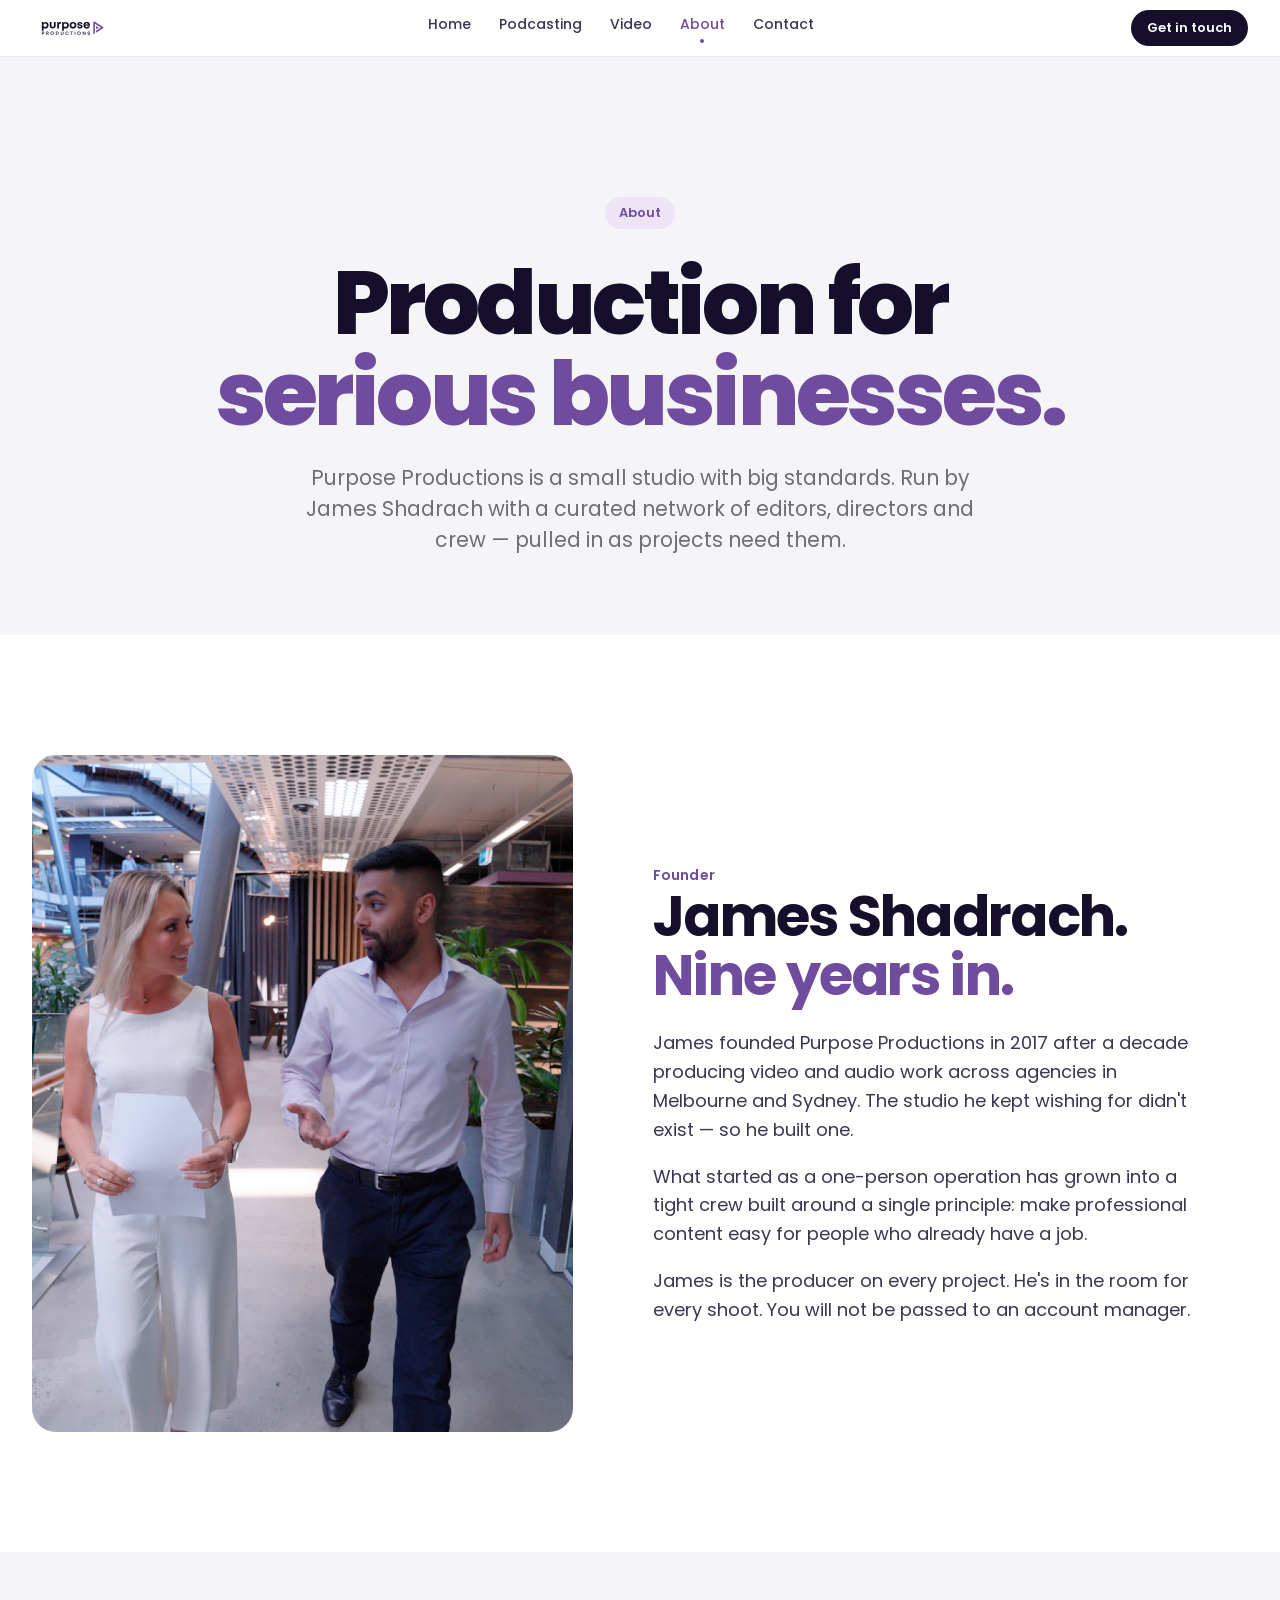
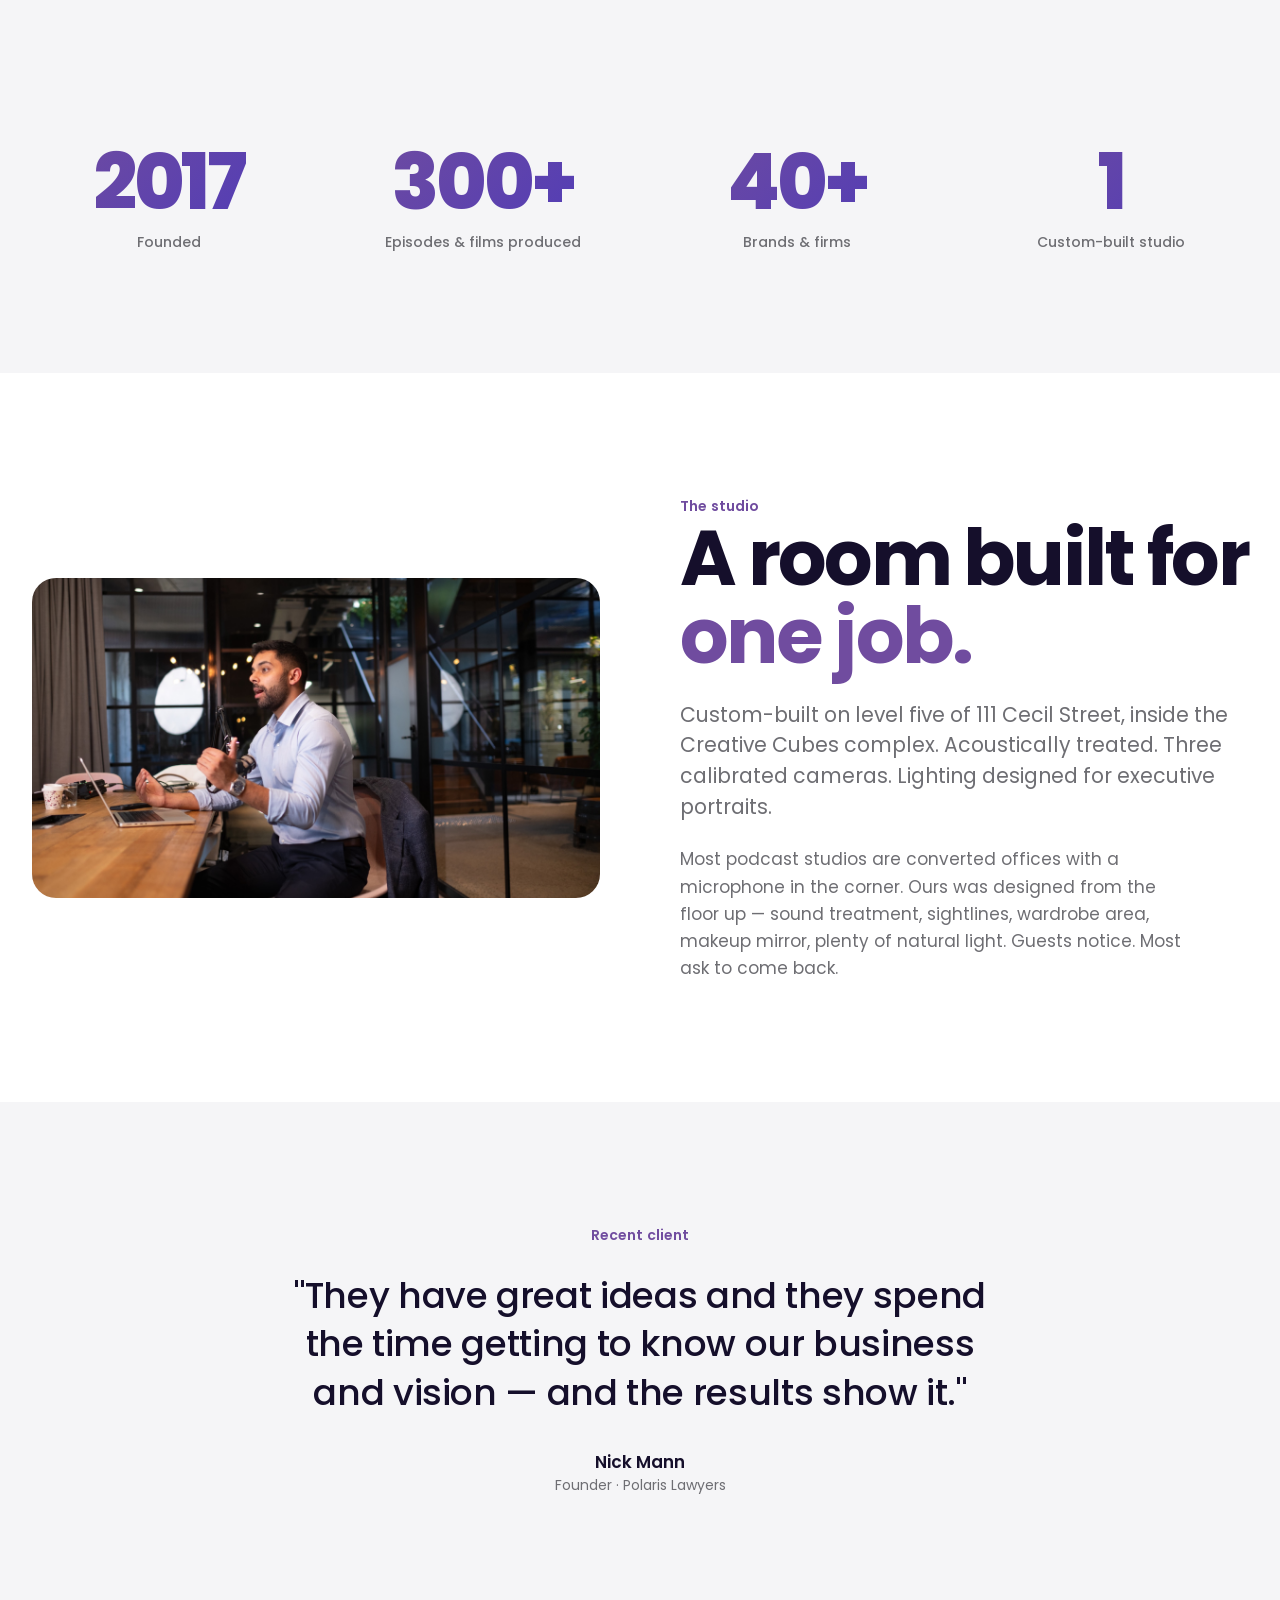
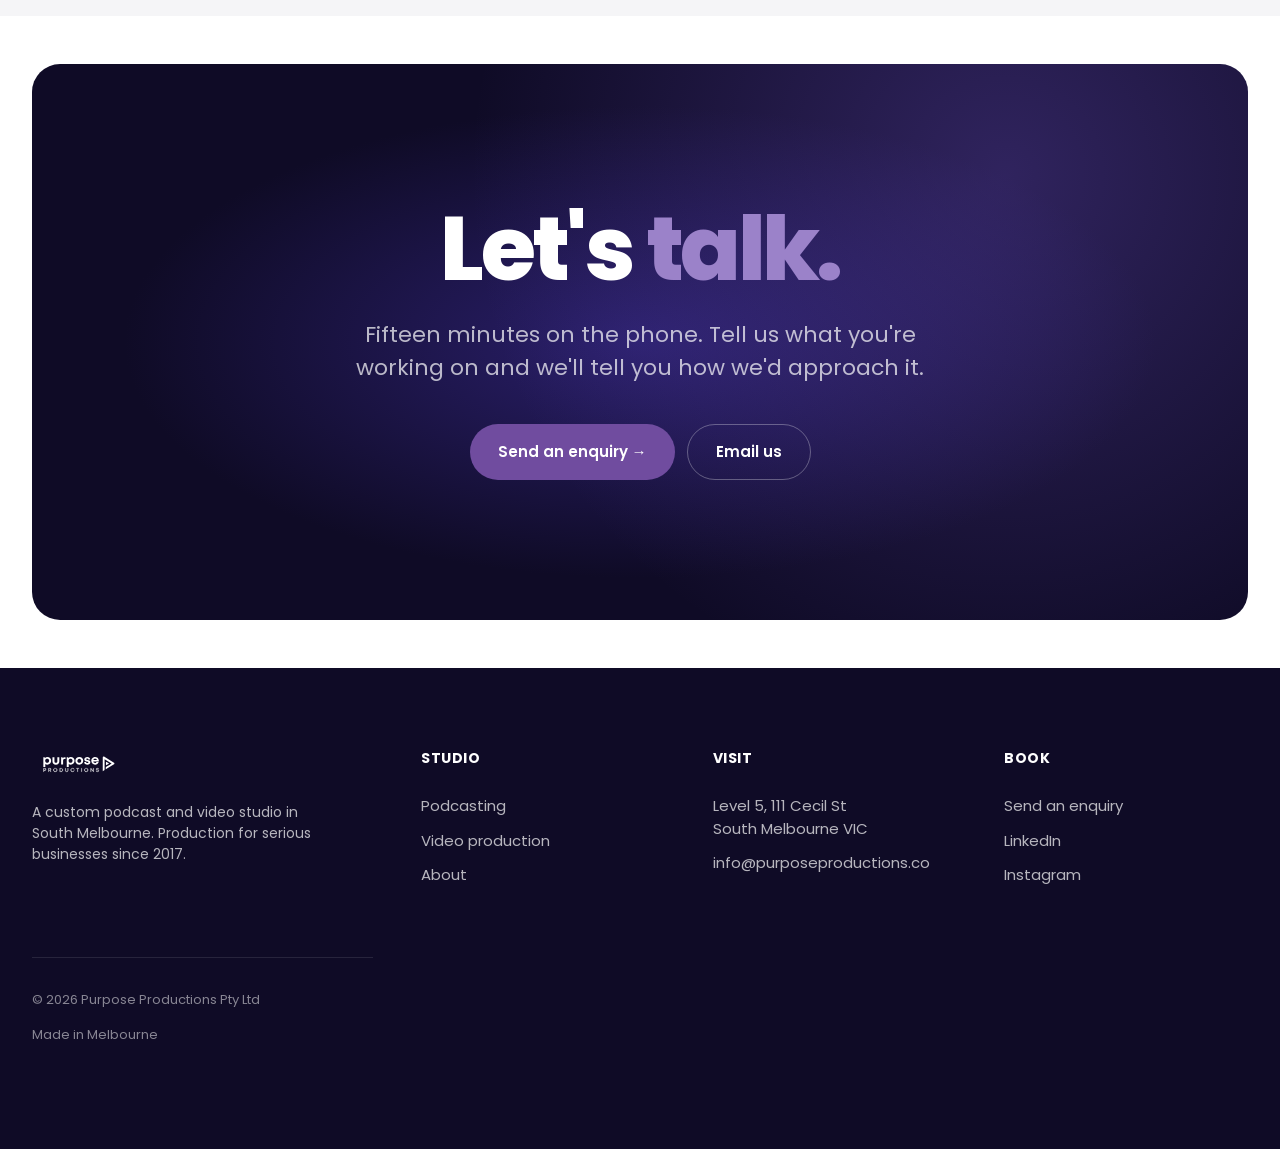
==== about.html @ 9a7fcff9 "Initial site: Purpose Productions Four pages (home, podcasting, video, about) with: - Modern Apple-s" ====
<!doctype html>
<html lang="en">
<head>
<meta charset="utf-8">
<meta name="viewport" content="width=device-width, initial-scale=1">
<title>About — Purpose Productions · James Shadrach, Melbourne</title>
<meta name="description" content="Purpose Productions is James Shadrach and a small network of trusted collaborators. Founded in 2017, based in South Melbourne, focused on production for serious businesses.">
<link rel="preconnect" href="https://fonts.googleapis.com">
<link rel="preconnect" href="https://fonts.gstatic.com" crossorigin>
<link href="https://fonts.googleapis.com/css2?family=Poppins:wght@300;400;500;600;700;800&display=swap" rel="stylesheet">
<link rel="stylesheet" href="styles.css">
<link rel="icon" type="image/svg+xml" href="/assets/favicon.svg">
<link rel="canonical" href="https://www.purposeproductions.co/about.html">
<meta property="og:site_name" content="Purpose Productions">
<meta property="og:type" content="website">
<meta property="og:url" content="https://www.purposeproductions.co/about.html">
<meta property="og:title" content="About — Purpose Productions">
<meta property="og:description" content="Purpose Productions is a small studio with big standards. Run by James Shadrach with a curated network of editors, directors and crew.">
<meta property="og:image" content="https://www.purposeproductions.co/assets/og-image.jpg">
<meta property="og:image:width" content="1200">
<meta property="og:image:height" content="630">
<meta name="twitter:card" content="summary_large_image">
<meta name="twitter:title" content="About — Purpose Productions">
<meta name="twitter:description" content="A small studio with big standards, run by James Shadrach.">
<meta name="twitter:image" content="https://www.purposeproductions.co/assets/og-image.jpg">
</head>
<body>

<nav>
  <div class="wrap">
    <a href="index.html" class="logo"><img src="assets/logo.svg" alt="Purpose Productions" class="logo-svg"></a>
    <div class="nav-links">
      <a href="index.html">Home</a>
      <a href="podcasting.html">Podcasting</a>
      <a href="video.html">Video</a>
      <a href="about.html" class="is-active">About</a>
      <a href="index.html#contact">Contact</a>
    </div>
    <a class="nav-cta" href="index.html#contact">Get in touch</a>
  </div>
</nav>

<!-- PAGE HERO -->
<section class="page-hero">
  <div class="wrap--narrow">
    <span class="page-hero__eyebrow">About</span>
    <h1 class="page-hero__title">Production for <span class="accent">serious businesses.</span></h1>
    <p class="page-hero__sub">Purpose Productions is a small studio with big standards. Run by James Shadrach with a curated network of editors, directors and crew — pulled in as projects need them.</p>
  </div>
</section>

<!-- ABOUT SPLIT -->
<section>
  <div class="wrap">
    <div class="about-split">
      <div class="about-split__photo">
        <img src="assets/studio-walk.jpg" alt="James Shadrach">
      </div>
      <div class="about-split__copy">
        <span class="sec-eyebrow">Founder</span>
        <h2>James Shadrach. <span class="accent">Nine years in.</span></h2>
        <p>James founded Purpose Productions in 2017 after a decade producing video and audio work across agencies in Melbourne and Sydney. The studio he kept wishing for didn't exist — so he built one.</p>
        <p>What started as a one-person operation has grown into a tight crew built around a single principle: make professional content easy for people who already have a job.</p>
        <p>James is the producer on every project. He's in the room for every shoot. You will not be passed to an account manager.</p>
      </div>
    </div>
  </div>
</section>

<!-- STATS -->
<section class="alt">
  <div class="wrap">
    <div class="stats">
      <div>
        <div class="stat__num">2017</div>
        <div class="stat__label">Founded</div>
      </div>
      <div>
        <div class="stat__num">300+</div>
        <div class="stat__label">Episodes &amp; films produced</div>
      </div>
      <div>
        <div class="stat__num">40+</div>
        <div class="stat__label">Brands &amp; firms</div>
      </div>
      <div>
        <div class="stat__num">1</div>
        <div class="stat__label">Custom-built studio</div>
      </div>
    </div>
  </div>
</section>

<!-- THE STUDIO -->
<section>
  <div class="wrap">
    <div class="grid-split">
      <div class="location-image">
        <img src="assets/studio-desk.jpg" alt="The studio">
      </div>
      <div>
        <span class="sec-eyebrow">The studio</span>
        <h2 class="sec-title">A room built for <span class="accent">one job.</span></h2>
        <p class="sec-lede" style="margin-bottom:24px;">Custom-built on level five of 111 Cecil Street, inside the Creative Cubes complex. Acoustically treated. Three calibrated cameras. Lighting designed for executive portraits.</p>
        <p style="font-size:17px; color:var(--muted); line-height:1.6; max-width:46ch;">Most podcast studios are converted offices with a microphone in the corner. Ours was designed from the floor up — sound treatment, sightlines, wardrobe area, makeup mirror, plenty of natural light. Guests notice. Most ask to come back.</p>
      </div>
    </div>
  </div>
</section>

<!-- TESTIMONIAL -->
<section class="alt">
  <div class="wrap--narrow center">
    <span class="sec-eyebrow">Recent client</span>
    <p style="font-size:clamp(24px, 3vw, 36px); font-weight:500; line-height:1.35; letter-spacing:-0.01em; color:var(--ink); margin: 24px 0 32px; max-width: 32ch; margin-left:auto; margin-right:auto;">"They have great ideas and they spend the time getting to know our business and vision — and the results show it."</p>
    <p style="font-weight:600; color:var(--ink);">Nick Mann</p>
    <p style="font-size:14px; color:var(--muted);">Founder · Polaris Lawyers</p>
  </div>
</section>

<!-- FINAL CTA -->
<div class="cta-final">
  <div class="cta-final__inner wrap--narrow">
    <h2>Let's <span style="color:var(--purple-accent);">talk.</span></h2>
    <p>Fifteen minutes on the phone. Tell us what you're working on and we'll tell you how we'd approach it.</p>
    <div class="cta-final__ctas">
      <a class="btn btn--primary" href="index.html#contact">Send an enquiry →</a>
      <a class="btn btn--outline-white" href="mailto:info@purposeproductions.co">Email us</a>
    </div>
  </div>
</div>

<footer class="site">
  <div class="wrap">
    <div class="brand">
      <img src="assets/logo.svg" alt="Purpose Productions">
      <p>A custom podcast and video studio in South Melbourne. Production for serious businesses since 2017.</p>
    </div>
    <div class="col">
      <h4>Studio</h4>
      <a href="podcasting.html">Podcasting</a>
      <a href="video.html">Video production</a>
      <a href="about.html">About</a>
    </div>
    <div class="col">
      <h4>Visit</h4>
      <a href="https://maps.google.com/?q=Level+5+111+Cecil+Street+South+Melbourne" target="_blank" rel="noopener">Level 5, 111 Cecil St<br>South Melbourne VIC</a>
      <a href="mailto:info@purposeproductions.co">info@purposeproductions.co</a>
    </div>
    <div class="col">
      <h4>Book</h4>
      <a href="index.html#contact">Send an enquiry</a>
      <a href="https://www.linkedin.com/in/jamesshadrach" target="_blank" rel="noopener">LinkedIn</a>
      <a href="https://instagram.com/purposeproductions.co" target="_blank" rel="noopener">Instagram</a>
    </div>
  </div>
  <div class="wrap">
    <div class="legal">
      <span>© 2026 Purpose Productions Pty Ltd</span>
      <span>Made in Melbourne</span>
    </div>
  </div>
</footer>

</body>
</html>
---- styles.css ----
/* Purpose Productions — site styles
   Loaded on every page. Edit here once. */

:root {
    --bg: #FFFFFF;
    --bg-alt: #F5F5F7;
    --bg-dark: #0F0B26;
    --bg-dark-2: #1A1438;
    --ink: #150F2B;
    --ink-soft: #3A364F;
    --muted: #6E6E73;
    --purple: #704C9F;
    --purple-hover: #5B3F82;
    --purple-soft: #EDE5F5;
    --purple-accent: #9B82C9;
    --divider: #E8E8ED;
    --sans: "Poppins", -apple-system, BlinkMacSystemFont, "Helvetica Neue", Arial, sans-serif;
  }

  * { box-sizing: border-box; margin: 0; padding: 0; }

  html, body {
    background: var(--bg);
    color: var(--ink);
    font-family: var(--sans);
    font-size: 17px;
    line-height: 1.5;
    -webkit-font-smoothing: antialiased;
    -moz-osx-font-smoothing: grayscale;
  }

  a { color: inherit; text-decoration: none; }

  .wrap { max-width: 1280px; margin: 0 auto; padding: 0 32px; }
  .wrap--narrow { max-width: 980px; margin: 0 auto; padding: 0 32px; }
  .center { text-align: center; }

  /* NAV — evokes Apple's minimal top bar */
  nav {
    position: sticky; top: 0; z-index: 50;
    background: rgba(255, 255, 255, 0.8);
    backdrop-filter: saturate(180%) blur(20px);
    -webkit-backdrop-filter: saturate(180%) blur(20px);
    border-bottom: 1px solid var(--divider);
  }
  nav .wrap {
    display: flex; align-items: center; justify-content: space-between;
    height: 56px;
  }
  .logo {
    font-weight: 800; font-size: 18px;
    letter-spacing: -0.02em; color: var(--ink);
    display: flex; align-items: center; gap: 8px;
  }

  .logo-svg { height: 28px; width: auto; display: block; }
  .logo__dot {
    width: 10px; height: 10px; border-radius: 3px; background: var(--purple);
    display: inline-block;
  }
  .nav-links {
    display: flex; gap: 28px; font-size: 14px; font-weight: 500; color: var(--ink-soft);
  }
  .nav-links a:hover { color: var(--purple); }
  .nav-cta {
    background: var(--ink); color: white;
    padding: 8px 16px; border-radius: 999px;
    font-size: 13px; font-weight: 600;
  }

  /* HERO */
  .hero {
    padding: 140px 0 120px;
    text-align: left;
    position: relative;
    overflow: hidden;
  }
  .hero--bg {
    background-image: url('assets/hero-inspired-ceo.jpg');
    background-size: cover;
    background-position: center;
  }
  .hero__overlay {
    position: absolute;
    inset: 0;
    background:
      linear-gradient(to right, rgba(15,11,38,0.97) 0%, rgba(15,11,38,0.90) 30%, rgba(15,11,38,0.45) 58%, transparent 80%),
      linear-gradient(to top, rgba(15,11,38,0.5) 0%, transparent 35%);
    z-index: 0;
  }
  .hero__content {
    position: relative;
    z-index: 1;
  }
  .hero__left {
    max-width: 860px;
  }
  .hero__eyebrow {
    display: inline-block;
    padding: 6px 14px;
    background: rgba(255,255,255,0.12);
    color: white;
    border: 1px solid rgba(255,255,255,0.22);
    border-radius: 999px;
    font-size: 13px;
    font-weight: 600;
    margin-bottom: 28px;
    backdrop-filter: blur(8px);
  }
  .hero__title {
    font-family: var(--sans);
    font-weight: 800;
    font-size: clamp(40px, 5vw, 72px);
    line-height: 1.05;
    letter-spacing: -0.03em;
    color: white;
    max-width: 16ch;
    margin: 0;
  }
  .hero__title .accent { color: var(--purple-accent); }
  .hero__sub {
    margin: 24px 0 0;
    font-size: clamp(16px, 1.4vw, 19px);
    font-weight: 400;
    color: rgba(255,255,255,0.70);
    max-width: 44ch;
    line-height: 1.55;
  }
  .hero__ctas {
    margin-top: 40px;
    display: flex; gap: 12px; flex-wrap: wrap;
  }
  /* HERO PATHWAY CARDS */
  .hero__paths {
    display: flex;
    align-items: flex-end;
    gap: 20px;
    margin-top: 48px;
    text-align: left;
  }
  .hero__path-cards {
    display: grid;
    grid-template-columns: 1fr 1fr;
    gap: 16px;
    flex: 1;
  }
  .hero__path {
    background: rgba(255,255,255,0.08);
    border: 1px solid rgba(255,255,255,0.18);
    border-radius: 20px;
    padding: 32px;
    backdrop-filter: blur(12px);
    -webkit-backdrop-filter: blur(12px);
    transition: background 0.2s ease, border-color 0.2s ease;
    color: white;
    display: block;
  }
  .hero__path:hover {
    background: rgba(255,255,255,0.14);
    border-color: rgba(255,255,255,0.32);
  }
  .hero__path-name {
    font-size: 22px;
    font-weight: 700;
    letter-spacing: -0.02em;
    margin-bottom: 10px;
    color: white;
  }
  .hero__path-desc {
    font-size: 15px;
    color: rgba(255,255,255,0.65);
    line-height: 1.55;
    margin-bottom: 20px;
  }
  .hero__path-cta {
    font-size: 14px;
    font-weight: 600;
    color: var(--purple-accent);
  }
  .hero__book-btn {
    flex-shrink: 0;
    white-space: nowrap;
    padding: 18px 28px;
    font-size: 15px;
  }

  @media (max-width: 760px) {
    .hero__paths { flex-direction: column; align-items: stretch; }
    .hero__path-cards { grid-template-columns: 1fr; }
  }

  .btn--ghost-white {
    background: transparent; color: white;
    border: 1.5px solid rgba(255,255,255,0.35);
    display: inline-flex; align-items: center;
    padding: 16px 28px;
    font-family: var(--sans);
    font-size: 15px;
    font-weight: 600;
    border-radius: 999px;
    cursor: pointer;
    transition: all 0.2s ease;
  }
  .btn--ghost-white:hover { border-color: white; background: rgba(255,255,255,0.1); }

  .btn {
    display: inline-flex; align-items: center; gap: 8px;
    padding: 16px 28px;
    font-family: var(--sans);
    font-size: 15px;
    font-weight: 600;
    border-radius: 999px;
    border: 0;
    cursor: pointer;
    transition: all 0.2s ease;
  }
  .btn--primary {
    background: var(--purple); color: white;
  }
  .btn--primary:hover { background: var(--purple-hover); transform: translateY(-1px); }
  .btn--secondary {
    background: var(--ink); color: white;
  }
  .btn--secondary:hover { background: #000; }
  .btn--ghost {
    background: transparent; color: var(--ink);
    border: 1.5px solid var(--divider);
  }
  .btn--ghost:hover { border-color: var(--ink); }
  .btn--outline-white {
    background: transparent; color: white;
    border: 1.5px solid rgba(255,255,255,0.3);
  }
  .btn--outline-white:hover { border-color: white; background: rgba(255,255,255,0.08); }


  /* SECTION */
  section { padding: 120px 0; }
  section.alt { background: var(--bg-alt); }
  section.dark { background: var(--bg-dark); color: white; }

  .sec-eyebrow {
    font-size: 14px;
    font-weight: 600;
    color: var(--purple);
    margin-bottom: 16px;
    letter-spacing: 0.01em;
  }
  .sec-title {
    font-weight: 700;
    font-size: clamp(40px, 6vw, 80px);
    letter-spacing: -0.035em;
    line-height: 1.02;
    max-width: 18ch;
    margin-bottom: 24px;
  }
  .sec-title .accent { color: var(--purple); }
  .sec-lede {
    font-size: clamp(18px, 1.6vw, 22px);
    color: var(--muted);
    max-width: 56ch;
    line-height: 1.5;
  }
  section.dark .sec-lede { color: rgba(255,255,255,0.7); }
  section.dark .sec-eyebrow { color: var(--purple-accent); }
  .sec-head--center { text-align: center; }
  .sec-head--center .sec-title,
  .sec-head--center .sec-lede { margin-left: auto; margin-right: auto; }

  /* PALETTE */
  .palette {
    display: grid;
    grid-template-columns: repeat(5, 1fr);
    gap: 20px;
    margin-top: 64px;
  }
  .swatch__chip {
    aspect-ratio: 1;
    border-radius: 20px;
    border: 1px solid var(--divider);
    margin-bottom: 16px;
  }
  .swatch__name { font-weight: 600; font-size: 15px; margin-bottom: 2px; }
  .swatch__hex { font-family: ui-monospace, "SF Mono", Menlo, monospace; font-size: 12px; color: var(--muted); margin-bottom: 8px; }
  .swatch__use { font-size: 13px; color: var(--ink-soft); line-height: 1.45; }

  /* TYPE SPECIMEN */
  .specimens { margin-top: 64px; display: grid; gap: 48px; }
  .specimen__label {
    display: flex; gap: 20px; margin-bottom: 16px;
    font-size: 12px; font-weight: 600;
    color: var(--muted);
    text-transform: uppercase;
    letter-spacing: 0.08em;
  }
  .spec-d1 {
    font-weight: 800;
    font-size: clamp(64px, 10vw, 144px);
    line-height: 0.95;
    letter-spacing: -0.04em;
  }
  .spec-d1 .accent { color: var(--purple); }
  .spec-d2 {
    font-weight: 700;
    font-size: clamp(40px, 5.5vw, 72px);
    line-height: 1.02;
    letter-spacing: -0.03em;
  }
  .spec-d3 {
    font-weight: 600;
    font-size: 28px;
    line-height: 1.2;
    letter-spacing: -0.015em;
  }
  .spec-body {
    font-size: 19px;
    font-weight: 400;
    line-height: 1.6;
    max-width: 60ch;
    color: var(--ink-soft);
  }

  /* FEATURE CARDS */
  .features {
    display: grid;
    grid-template-columns: repeat(3, 1fr);
    gap: 20px;
    margin-top: 72px;
  }
  .card {
    background: white;
    border-radius: 24px;
    padding: 40px;
    border: 1px solid var(--divider);
    transition: transform 0.3s ease, box-shadow 0.3s ease;
  }
  .card:hover { transform: translateY(-4px); box-shadow: 0 20px 40px -20px rgba(20,17,46,0.15); }
  .card__icon {
    width: 56px; height: 56px; border-radius: 16px;
    background: var(--purple-soft);
    display: flex; align-items: center; justify-content: center;
    color: var(--purple);
    font-size: 24px; font-weight: 700;
    margin-bottom: 24px;
  }
  .card__title {
    font-size: 22px;
    font-weight: 700;
    letter-spacing: -0.015em;
    margin-bottom: 10px;
  }
  .card__body {
    color: var(--muted);
    font-size: 15px;
    line-height: 1.55;
  }

  /* STATS BAR */
  .stats {
    display: grid;
    grid-template-columns: repeat(4, 1fr);
    gap: 40px;
    text-align: center;
    margin-top: 72px;
  }
  .stat__num {
    font-weight: 800;
    font-size: clamp(48px, 6vw, 80px);
    letter-spacing: -0.04em;
    line-height: 1;
    background: linear-gradient(135deg, var(--purple) 0%, #4F3BB8 100%);
    -webkit-background-clip: text;
    background-clip: text;
    color: transparent;
  }
  .stat__label {
    margin-top: 12px;
    font-size: 14px;
    font-weight: 500;
    color: var(--muted);
  }

  /* STUDIO DEEP DIVE (full-bleed) */
  .studio-hero {
    padding: 0;
  }
  .studio-hero__inner {
    max-width: 1400px;
    margin: 0 auto;
    padding: 0 32px;
  }
  .studio-hero__card {
    position: relative;
    aspect-ratio: 16 / 9;
    border-radius: 28px;
    overflow: hidden;
    background: #000;
  }
  .studio-hero__card img {
    width: 100%; height: 100%; object-fit: cover;
    filter: brightness(0.6);
  }
  .studio-hero__copy {
    position: absolute; inset: 0;
    display: flex; flex-direction: column; justify-content: center; align-items: center;
    color: white; text-align: center;
    padding: 48px;
  }
  .studio-hero__copy h2 {
    font-size: clamp(48px, 8vw, 112px);
    font-weight: 800;
    letter-spacing: -0.04em;
    line-height: 1;
    margin-bottom: 24px;
  }
  .studio-hero__copy p {
    font-size: clamp(18px, 1.8vw, 22px);
    max-width: 52ch;
    opacity: 0.85;
    line-height: 1.5;
  }

  /* WORK GRID */
  .work {
    display: grid;
    grid-template-columns: repeat(3, 1fr);
    gap: 24px;
    margin-top: 72px;
  }
  .tile {
    position: relative;
    aspect-ratio: 4 / 3;
    border-radius: 24px;
    overflow: hidden;
    background: #000;
    cursor: pointer;
  }
  .tile img {
    width: 100%; height: 100%; object-fit: cover;
    transition: transform 0.6s ease;
  }
  .tile:hover img { transform: scale(1.04); }
  .tile__meta {
    position: absolute; bottom: 0; left: 0; right: 0;
    padding: 32px;
    color: white;
    background: linear-gradient(180deg, transparent 0%, rgba(15,11,38,0.85) 100%);
  }
  .tile__client {
    font-size: 13px;
    font-weight: 600;
    opacity: 0.85;
    margin-bottom: 6px;
    color: var(--purple-accent);
  }
  .tile__title {
    font-size: 24px;
    font-weight: 700;
    letter-spacing: -0.02em;
    line-height: 1.15;
  }

  /* CASE STUDY GRID — video page */
  .case-grid {
    display: grid;
    grid-template-columns: repeat(3, 1fr);
    gap: 32px 24px;
    margin-top: 72px;
  }
  .case {
    display: flex;
    flex-direction: column;
    gap: 20px;
    color: inherit;
    text-decoration: none;
  }
  .case__visual {
    aspect-ratio: 16 / 9;
    border-radius: 16px;
    overflow: hidden;
    background: #000;
    position: relative;
  }
  .case__visual img {
    width: 100%; height: 100%; object-fit: cover;
    transition: transform 0.6s ease;
  }
  .case__visual::after {
    content: '';
    position: absolute;
    inset: 0;
    background: linear-gradient(180deg, rgba(0,0,0,0) 55%, rgba(0,0,0,0.25) 100%);
    pointer-events: none;
    opacity: 0;
    transition: opacity 0.2s ease;
  }
  .case__visual::before {
    content: '';
    position: absolute;
    top: 50%; left: 50%;
    width: 56px; height: 56px;
    margin: -28px 0 0 -28px;
    border-radius: 50%;
    background: rgba(255,255,255,0.92) url("data:image/svg+xml;utf8,<svg xmlns='http://www.w3.org/2000/svg' viewBox='0 0 24 24' fill='%23150F2B'><path d='M8 5v14l11-7z'/></svg>") no-repeat center / 24px 24px;
    opacity: 0;
    transform: scale(0.85);
    transition: opacity 0.2s ease, transform 0.2s ease;
    z-index: 1;
  }
  .case:hover .case__visual img { transform: scale(1.03); }
  .case:hover .case__visual::before,
  .case:hover .case__visual::after { opacity: 1; transform: scale(1); }
  .case:focus-visible .case__visual::before { opacity: 1; transform: scale(1); }
  .case__body { display: flex; flex-direction: column; gap: 8px; }
  .case__client {
    font-size: 13px;
    font-weight: 600;
    color: var(--purple);
    text-transform: uppercase;
    letter-spacing: 0.06em;
  }
  .case__title {
    font-size: 22px;
    font-weight: 700;
    letter-spacing: -0.015em;
    color: var(--ink);
    margin: 0;
    line-height: 1.2;
  }
  .case__desc {
    font-size: 15px;
    color: var(--muted);
    line-height: 1.55;
    margin: 0;
  }
  @media (max-width: 860px) {
    .case-grid { grid-template-columns: 1fr; gap: 40px; }
  }

  /* CLIP REEL — vertical 9:16 tiles, HTML5 video autoplay muted loop */
  .reel {
    display: grid;
    grid-template-columns: repeat(4, 1fr);
    gap: 20px;
    margin-top: 56px;
    max-width: 1100px;
    margin-left: auto;
    margin-right: auto;
  }
  .reel__item {
    aspect-ratio: 9 / 16;
    border-radius: 20px;
    overflow: hidden;
    background: #000;
  }
  .reel__item video {
    width: 100%; height: 100%; object-fit: cover; display: block;
  }
  @media (max-width: 720px) {
    .reel { grid-template-columns: repeat(2, 1fr); gap: 12px; max-width: 100%; }
  }

  /* Page-lead section takes over the top-of-page role when there's no page hero */
  .page-lead { padding-top: 96px; }

  /* IN THE STUDIO — full-bleed horizontal photo scroller */
  .studio-strip { padding: 96px 0; }
  .studio-strip__scroller {
    margin-top: 56px;
    overflow-x: auto;
    overflow-y: hidden;
    scroll-snap-type: x mandatory;
    -webkit-overflow-scrolling: touch;
    scrollbar-width: none;
  }
  .studio-strip__scroller::-webkit-scrollbar { display: none; }
  .studio-strip__track {
    display: grid;
    grid-auto-flow: column;
    grid-auto-columns: min(460px, 82vw);
    gap: 20px;
    padding: 0 clamp(20px, 6vw, 96px);
  }
  .studio-strip__item {
    aspect-ratio: 16 / 9;
    border-radius: 20px;
    overflow: hidden;
    background: #000;
    scroll-snap-align: start;
  }
  .studio-strip__item img {
    width: 100%; height: 100%; object-fit: cover;
    transition: transform 0.6s ease;
  }
  .studio-strip__item:hover img { transform: scale(1.03); }

  @media (max-width: 720px) {
    .studio-strip { padding: 72px 0; }
    .studio-strip__scroller { margin-top: 40px; }
  }

  /* TRUST STRIP */
  .trust-strip {
    background: var(--bg-dark);
    padding: 72px 0;
  }
  .trust-strip__label {
    text-align: center;
    font-size: 12px;
    font-weight: 700;
    letter-spacing: 0.1em;
    text-transform: uppercase;
    color: rgba(255,255,255,0.35);
    margin-bottom: 40px;
  }
  .trust {
    display: grid;
    grid-template-columns: repeat(5, 1fr);
    justify-content: center;
    align-items: center;
    gap: 40px 48px;
  }
  .trust__logo-img {
    height: 36px;
    max-width: 140px;
    width: auto;
    object-fit: contain;
    opacity: 0.65;
    transition: opacity 0.2s ease;
    display: block;
    margin: 0 auto;
  }
  .trust__logo-img:hover { opacity: 1; }

  @media (max-width: 860px) {
    .trust { grid-template-columns: repeat(3, 1fr); gap: 32px 36px; }
    .trust__logo-img { height: 30px; max-width: 120px; }
  }

  /* FINAL CTA */
  .cta-final {
    text-align: center;
    padding: 140px 0;
    background: radial-gradient(ellipse at center, #2A1F6B 0%, var(--bg-dark) 60%);
    color: white;
    border-radius: 28px;
    margin: 48px 32px;
    overflow: hidden;
    position: relative;
  }
  .cta-final::before {
    content: ''; position: absolute; inset: 0;
    background: radial-gradient(circle at 80% 20%, rgba(124, 92, 224, 0.3) 0%, transparent 50%);
    pointer-events: none;
  }
  .cta-final__inner { position: relative; z-index: 1; }
  .cta-final h2 {
    font-size: clamp(48px, 7vw, 104px);
    font-weight: 800;
    letter-spacing: -0.04em;
    line-height: 1;
    margin-bottom: 24px;
  }
  .cta-final p {
    font-size: clamp(18px, 2vw, 22px);
    color: rgba(255,255,255,0.7);
    max-width: 48ch;
    margin: 0 auto 40px;
    line-height: 1.5;
  }
  .cta-final__ctas { display: flex; gap: 12px; justify-content: center; flex-wrap: wrap; }
  .cta-final__head { text-align: center; max-width: 56ch; margin: 0 auto 56px; }
  .cta-final__head h2 { margin-bottom: 24px; }
  .cta-final__head p { margin: 0 auto; }

  .contact-grid {
    display: grid;
    grid-template-columns: 1fr 1.2fr;
    gap: 24px;
    max-width: 920px;
    margin: 0 auto;
    text-align: left;
  }
  .contact-card {
    background: rgba(255,255,255,0.04);
    border: 1px solid rgba(255,255,255,0.08);
    border-radius: 20px;
    padding: 32px;
    display: flex;
    flex-direction: column;
    gap: 16px;
  }
  .contact-card__title {
    font-size: 20px;
    font-weight: 600;
    color: white;
    letter-spacing: -0.01em;
  }
  .contact-card__body {
    font-size: 15px;
    line-height: 1.55;
    color: rgba(255,255,255,0.7);
    margin: 0;
    flex: 1;
  }
  .contact-card .btn { align-self: flex-start; }

  .contact-form__row { display: flex; flex-direction: column; gap: 6px; }
  .contact-form__row span {
    font-size: 12px;
    font-weight: 500;
    color: rgba(255,255,255,0.6);
    letter-spacing: 0.02em;
    text-transform: uppercase;
  }
  .contact-form input,
  .contact-form textarea {
    font: inherit;
    color: white;
    background: rgba(255,255,255,0.04);
    border: 1px solid rgba(255,255,255,0.12);
    border-radius: 10px;
    padding: 10px 12px;
    width: 100%;
    box-sizing: border-box;
    resize: vertical;
    transition: border-color .15s ease, background .15s ease;
  }
  .contact-form input:focus,
  .contact-form textarea:focus {
    outline: none;
    border-color: var(--purple-accent);
    background: rgba(255,255,255,0.08);
  }
  .contact-form__submit { align-self: flex-start; }
  .contact-form__note {
    font-size: 13px;
    color: rgba(255,255,255,0.6);
    margin: 4px 0 0;
    min-height: 1.2em;
  }

  @media (max-width: 720px) {
    .contact-grid { grid-template-columns: 1fr; }
    .cta-final__head { margin-bottom: 36px; }
  }

  /* FOOTER */
  footer {
    padding: 80px 0 64px;
    text-align: center;
    color: var(--muted);
    font-size: 13px;
  }
  }


  /* CLIP WALL */
  .clip-wall {
    display: grid;
    grid-template-columns: repeat(2, minmax(0, 1fr));
    gap: 12px;
    margin: 56px auto 0;
    max-width: 920px;
  }
  @media (min-width: 600px) {
    .clip-wall { grid-template-columns: repeat(4, minmax(0, 1fr)); gap: 16px; }
  }
  .clip {
    position: relative;
    aspect-ratio: 4 / 5;
    border-radius: 16px;
    overflow: hidden;
    background: #000;
    cursor: pointer;
  }
  .clip img {
    width: 100%; height: 100%; object-fit: cover;
    transition: transform 0.5s ease;
  }
  .clip:hover img { transform: scale(1.05); }
  .clip__play {
    position: absolute;
    top: 50%; left: 50%;
    transform: translate(-50%, -50%);
    width: 44px; height: 44px;
    border-radius: 50%;
    background: rgba(255,255,255,0.95);
    color: var(--ink);
    display: flex; align-items: center; justify-content: center;
    font-size: 13px;
    font-weight: 700;
    padding-left: 3px;
    box-shadow: 0 6px 20px rgba(0,0,0,0.25);
  }
  .clip__cap {
    position: absolute;
    bottom: 16px; left: 16px; right: 16px;
    color: white;
    font-size: 13px;
    font-weight: 600;
    text-shadow: 0 2px 8px rgba(0,0,0,0.6);
  }

  /* GRID SPLIT */
  .grid-split {
    display: grid;
    grid-template-columns: 1fr 1fr;
    gap: 80px;
    align-items: center;
  }
  .location-image {
    aspect-ratio: 16/9;
    border-radius: 24px;
    overflow: hidden;
  }
  .location-image img {
    width: 100%; height: 100%; object-fit: cover;
  }

  /* ADDRESS CARD */
  .address-card {
    background: white;
    border-radius: 16px;
    padding: 24px 28px;
    border: 1px solid var(--divider);
    display: inline-block;
  }
  .address-card__label {
    font-size: 12px;
    font-weight: 700;
    color: var(--purple);
    letter-spacing: 0.08em;
    text-transform: uppercase;
    margin-bottom: 8px;
  }
  .address-card__line {
    font-size: 18px;
    font-weight: 500;
    color: var(--ink);
    line-height: 1.5;
  }

  /* PRICING CARD */
  .pricing-card {
    background: white;
    border: 1px solid var(--divider);
    border-radius: 28px;
    padding: 56px;
    margin-top: 56px;
    box-shadow: 0 40px 80px -40px rgba(20, 17, 46, 0.18);
  }
  .pricing-card__head {
    text-align: center;
    padding-bottom: 36px;
    border-bottom: 1px solid var(--divider);
    margin-bottom: 36px;
  }
  .pricing-card__num {
    font-size: clamp(64px, 8vw, 96px);
    font-weight: 800;
    letter-spacing: -0.04em;
    line-height: 1;
    color: var(--ink);
  }
  .pricing-card__gst {
    font-size: 24px;
    font-weight: 500;
    color: var(--muted);
    letter-spacing: -0.02em;
  }
  .pricing-card__label {
    margin-top: 14px;
    font-size: 15px;
    font-weight: 500;
    color: var(--muted);
  }
  .check-list {
    list-style: none;
    padding: 0;
    margin: 0 0 32px;
    display: grid;
    grid-template-columns: 1fr 1fr;
    gap: 14px 40px;
  }
  .check-list li {
    position: relative;
    padding-left: 32px;
    font-size: 16px;
    color: var(--ink);
    font-weight: 500;
    line-height: 1.4;
  }
  .check-list li::before {
    content: '';
    position: absolute;
    left: 0; top: 2px;
    width: 22px; height: 22px;
    border-radius: 50%;
    background: var(--purple-soft);
  }
  .check-list li::after {
    content: '';
    position: absolute;
    left: 7px; top: 8px;
    width: 8px; height: 4px;
    border-left: 2px solid var(--purple);
    border-bottom: 2px solid var(--purple);
    transform: rotate(-45deg);
  }
  .pricing-card__note {
    text-align: center;
    margin-top: 24px;
    font-size: 14px;
    color: var(--muted);
  }

  /* SCHEDULE */
  .schedule {
    background: white;
    border-radius: 24px;
    border: 1px solid var(--divider);
    overflow: hidden;
  }
  .schedule__row {
    display: grid;
    grid-template-columns: 1fr auto 1fr;
    align-items: center;
    padding: 20px 28px;
    border-bottom: 1px solid var(--divider);
    font-size: 16px;
    font-weight: 600;
    color: var(--ink);
  }
  .schedule__row:last-child { border-bottom: 0; }
  .schedule__hours {
    text-align: right;
    color: var(--muted);
    font-weight: 400;
    font-size: 14px;
  }
  .schedule__row--closed { color: var(--muted); }
  .schedule__row--closed > span:first-child { font-weight: 500; }
  .dot {
    width: 10px; height: 10px; border-radius: 50%;
    background: #2BB673;
    display: inline-block;
    margin: 0 16px;
    box-shadow: 0 0 0 4px rgba(43, 182, 115, 0.15);
  }
  .dot--off {
    background: var(--divider);
    box-shadow: none;
  }

  /* RESPONSIVE */
  @media (max-width: 860px) {
    .grid-split { grid-template-columns: 1fr; gap: 40px; }
    .check-list { grid-template-columns: 1fr; }
    .pricing-card { padding: 32px 24px; }
    .palette { grid-template-columns: repeat(2, 1fr); }
    .features { grid-template-columns: 1fr; }
    .stats { grid-template-columns: repeat(2, 1fr); gap: 32px; }
    .work { grid-template-columns: 1fr; }
    section { padding: 80px 0; }
    .hero { padding: 80px 0 48px; }
    .cta-final { padding: 96px 24px; margin: 24px 16px; }
    .wrap { padding: 0 20px; }
    .nav-links { display: none; }
  }

/* =====================================================
   ADDITIONS for the multi-page site
   ===================================================== */

/* NAV — active link state */
.nav-links a.is-active { color: var(--purple); }
.nav-links a.is-active::after {
  content: '';
  display: block;
  width: 4px; height: 4px; border-radius: 50%;
  background: var(--purple);
  margin: 4px auto 0;
}

/* PAGE HERO — for non-home pages */
.page-hero {
  padding: 140px 0 80px;
  text-align: center;
  background: var(--bg-alt);
}
.page-hero__eyebrow {
  display: inline-block;
  padding: 6px 14px;
  background: var(--purple-soft);
  color: var(--purple);
  border-radius: 999px;
  font-size: 13px;
  font-weight: 600;
  margin-bottom: 28px;
}
.page-hero__title {
  font-weight: 800;
  font-size: clamp(44px, 7vw, 96px);
  line-height: 1.02;
  letter-spacing: -0.04em;
  color: var(--ink);
  max-width: 18ch;
  margin: 0 auto 24px;
}
.page-hero__title .accent { color: var(--purple); }
.page-hero__sub {
  margin: 0 auto;
  font-size: clamp(18px, 1.6vw, 22px);
  color: var(--muted);
  max-width: 56ch;
  line-height: 1.5;
}

/* PROCESS — numbered step rows for service pages */
.process { display: grid; gap: 24px; margin-top: 64px; }
.process__step {
  display: grid;
  grid-template-columns: 80px 1fr 1.2fr;
  gap: 48px;
  align-items: center;
  padding: 40px 0;
  border-top: 1px solid var(--divider);
}
.process__step:first-child { border-top: 0; padding-top: 0; }
.process__num {
  font-size: 56px;
  font-weight: 800;
  letter-spacing: -0.04em;
  color: var(--purple);
  line-height: 1;
}
.process__copy h3 {
  font-size: 28px;
  font-weight: 700;
  letter-spacing: -0.02em;
  margin-bottom: 10px;
}
.process__copy p {
  font-size: 16px;
  color: var(--muted);
  line-height: 1.55;
  max-width: 44ch;
}
.process__visual {
  aspect-ratio: 4/3;
  border-radius: 20px;
  overflow: hidden;
  background: #000;
}
.process__visual img {
  width: 100%; height: 100%; object-fit: cover;
}

/* CATEGORIES — for video service page */
.cat-grid {
  display: grid;
  grid-template-columns: repeat(2, 1fr);
  gap: 24px;
  margin-top: 64px;
}
.cat {
  background: white;
  border: 1px solid var(--divider);
  border-radius: 24px;
  padding: 40px;
  transition: transform 0.3s ease, box-shadow 0.3s ease;
}
.cat:hover { transform: translateY(-3px); box-shadow: 0 24px 48px -24px rgba(20,17,46,0.12); }
.cat__num {
  font-family: ui-monospace, "SF Mono", Menlo, monospace;
  font-size: 13px;
  color: var(--purple);
  font-weight: 600;
  margin-bottom: 16px;
}
.cat__title {
  font-size: 28px;
  font-weight: 700;
  letter-spacing: -0.02em;
  margin-bottom: 12px;
}
.cat__body {
  font-size: 15px;
  color: var(--muted);
  line-height: 1.55;
}

/* ABOUT page split */
.about-split {
  display: grid;
  grid-template-columns: 1fr 1.1fr;
  gap: 80px;
  align-items: center;
}
.about-split__photo {
  aspect-ratio: 4/5;
  border-radius: 24px;
  overflow: hidden;
  background: #000;
}
.about-split__photo img { width: 100%; height: 100%; object-fit: cover; }
.about-split__copy h2 {
  font-weight: 700;
  font-size: clamp(36px, 4.5vw, 56px);
  letter-spacing: -0.03em;
  line-height: 1.05;
  margin-bottom: 24px;
}
.about-split__copy h2 .accent { color: var(--purple); }
.about-split__copy p {
  font-size: 18px;
  color: var(--ink-soft);
  line-height: 1.6;
  margin-bottom: 18px;
  max-width: 50ch;
}
.about-split__copy p:last-child { margin-bottom: 0; }

/* FAQ accordion */
.faq { margin-top: 56px; max-width: 820px; margin-left: auto; margin-right: auto; }
.faq__item {
  border-bottom: 1px solid var(--divider);
}
.faq__q {
  width: 100%;
  text-align: left;
  background: transparent;
  border: 0;
  padding: 28px 0;
  font-family: var(--sans);
  font-size: 18px;
  font-weight: 600;
  color: var(--ink);
  cursor: pointer;
  display: flex;
  justify-content: space-between;
  align-items: center;
  letter-spacing: -0.01em;
}
.faq__q::after {
  content: '+';
  font-size: 28px;
  font-weight: 300;
  color: var(--purple);
  transition: transform 0.2s ease;
}
.faq__item[open] .faq__q::after { content: '−'; }
.faq__a {
  padding: 0 0 28px;
  color: var(--muted);
  font-size: 16px;
  line-height: 1.6;
  max-width: 64ch;
}

/* FOOTER — full site footer */
footer.site {
  background: var(--bg-dark);
  color: rgba(255,255,255,0.7);
  padding: 80px 0 40px;
  text-align: left;
}
footer.site .wrap {
  display: grid;
  grid-template-columns: 1.4fr 1fr 1fr 1fr;
  gap: 48px;
  margin-bottom: 64px;
}
footer.site .col h4 {
  color: white;
  font-size: 14px;
  font-weight: 700;
  letter-spacing: 0.04em;
  text-transform: uppercase;
  margin-bottom: 20px;
}
footer.site .col a {
  display: block;
  color: rgba(255,255,255,0.7);
  font-size: 15px;
  padding: 6px 0;
  transition: color 0.2s ease;
}
footer.site .col a:hover { color: var(--purple-accent); }
footer.site .brand img { height: 32px; width: auto; filter: brightness(0) invert(1); margin-bottom: 16px; }
footer.site .brand p { font-size: 14px; line-height: 1.5; max-width: 32ch; }
footer.site .legal {
  border-top: 1px solid rgba(255,255,255,0.1);
  padding-top: 32px;
  display: flex; justify-content: space-between;
  font-size: 13px;
  color: rgba(255,255,255,0.5);
  flex-wrap: wrap;
  gap: 16px;
}

@media (max-width: 860px) {
  .process__step { grid-template-columns: 1fr; gap: 16px; padding: 32px 0; }
  .cat-grid { grid-template-columns: 1fr; }
  .about-split { grid-template-columns: 1fr; gap: 40px; }
  footer.site .wrap { grid-template-columns: 1fr 1fr; gap: 32px; }
  footer.site .brand { grid-column: 1 / -1; }
  .page-hero { padding: 100px 0 56px; }
}
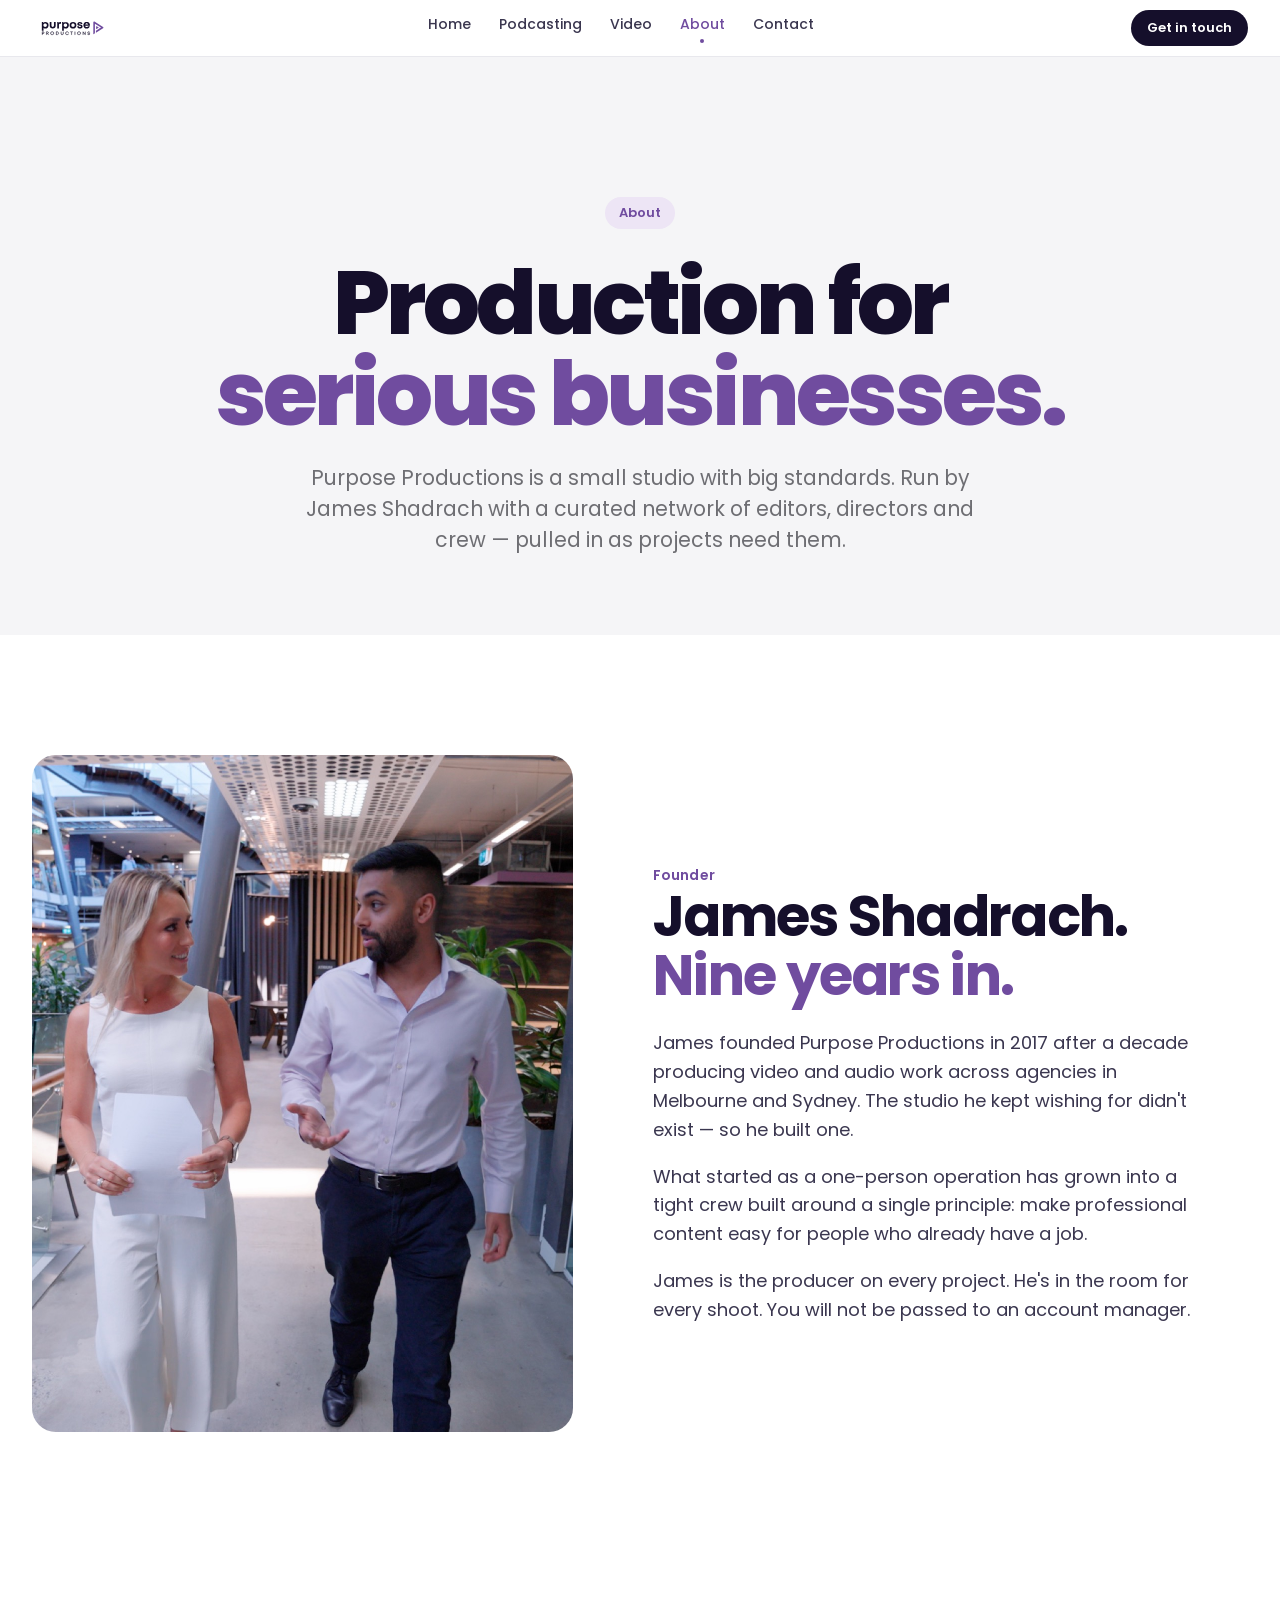
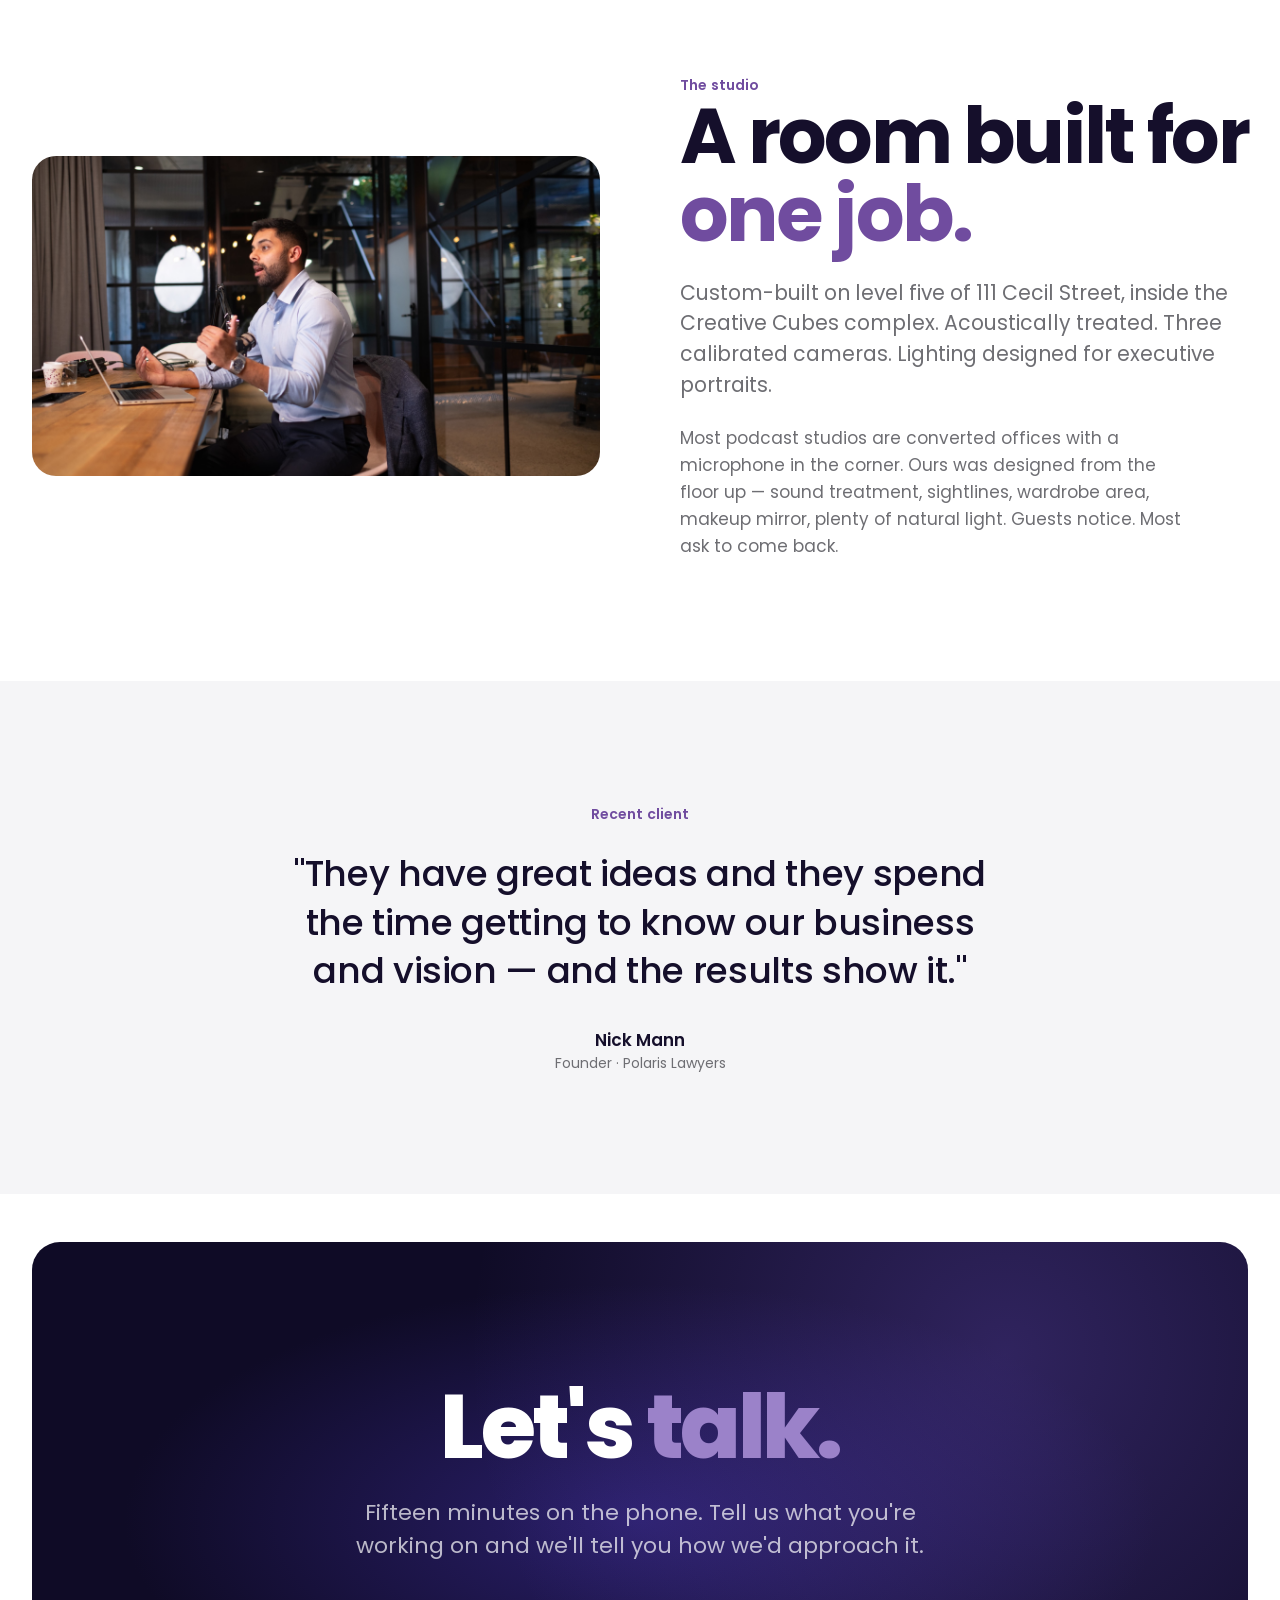
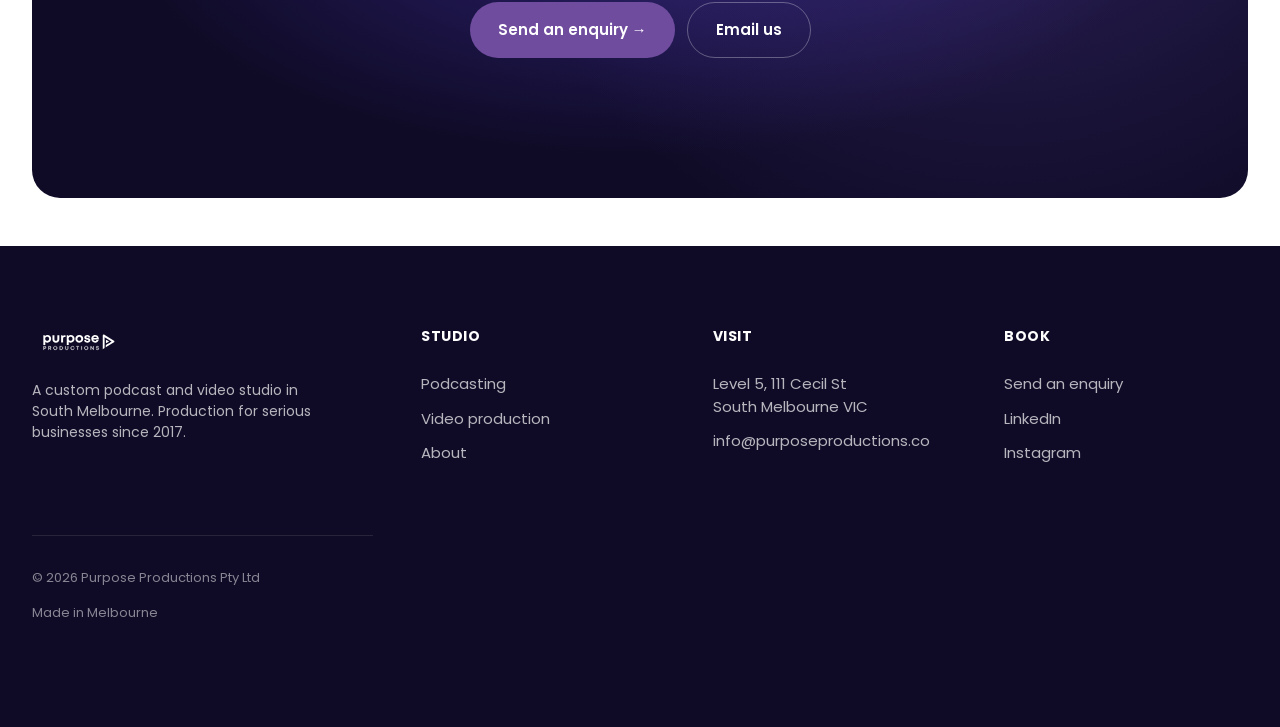
==== commit e5597842: "Home strip reorder, video title consolidation, About stats removal - Home: Recent Sessions strip — m" ====
--- a/about.html
+++ b/about.html
@@ -62,30 +62,6 @@
         <p>James founded Purpose Productions in 2017 after a decade producing video and audio work across agencies in Melbourne and Sydney. The studio he kept wishing for didn't exist — so he built one.</p>
         <p>What started as a one-person operation has grown into a tight crew built around a single principle: make professional content easy for people who already have a job.</p>
         <p>James is the producer on every project. He's in the room for every shoot. You will not be passed to an account manager.</p>
-      </div>
-    </div>
-  </div>
-</section>
-
-<!-- STATS -->
-<section class="alt">
-  <div class="wrap">
-    <div class="stats">
-      <div>
-        <div class="stat__num">2017</div>
-        <div class="stat__label">Founded</div>
-      </div>
-      <div>
-        <div class="stat__num">300+</div>
-        <div class="stat__label">Episodes &amp; films produced</div>
-      </div>
-      <div>
-        <div class="stat__num">40+</div>
-        <div class="stat__label">Brands &amp; firms</div>
-      </div>
-      <div>
-        <div class="stat__num">1</div>
-        <div class="stat__label">Custom-built studio</div>
       </div>
     </div>
   </div>
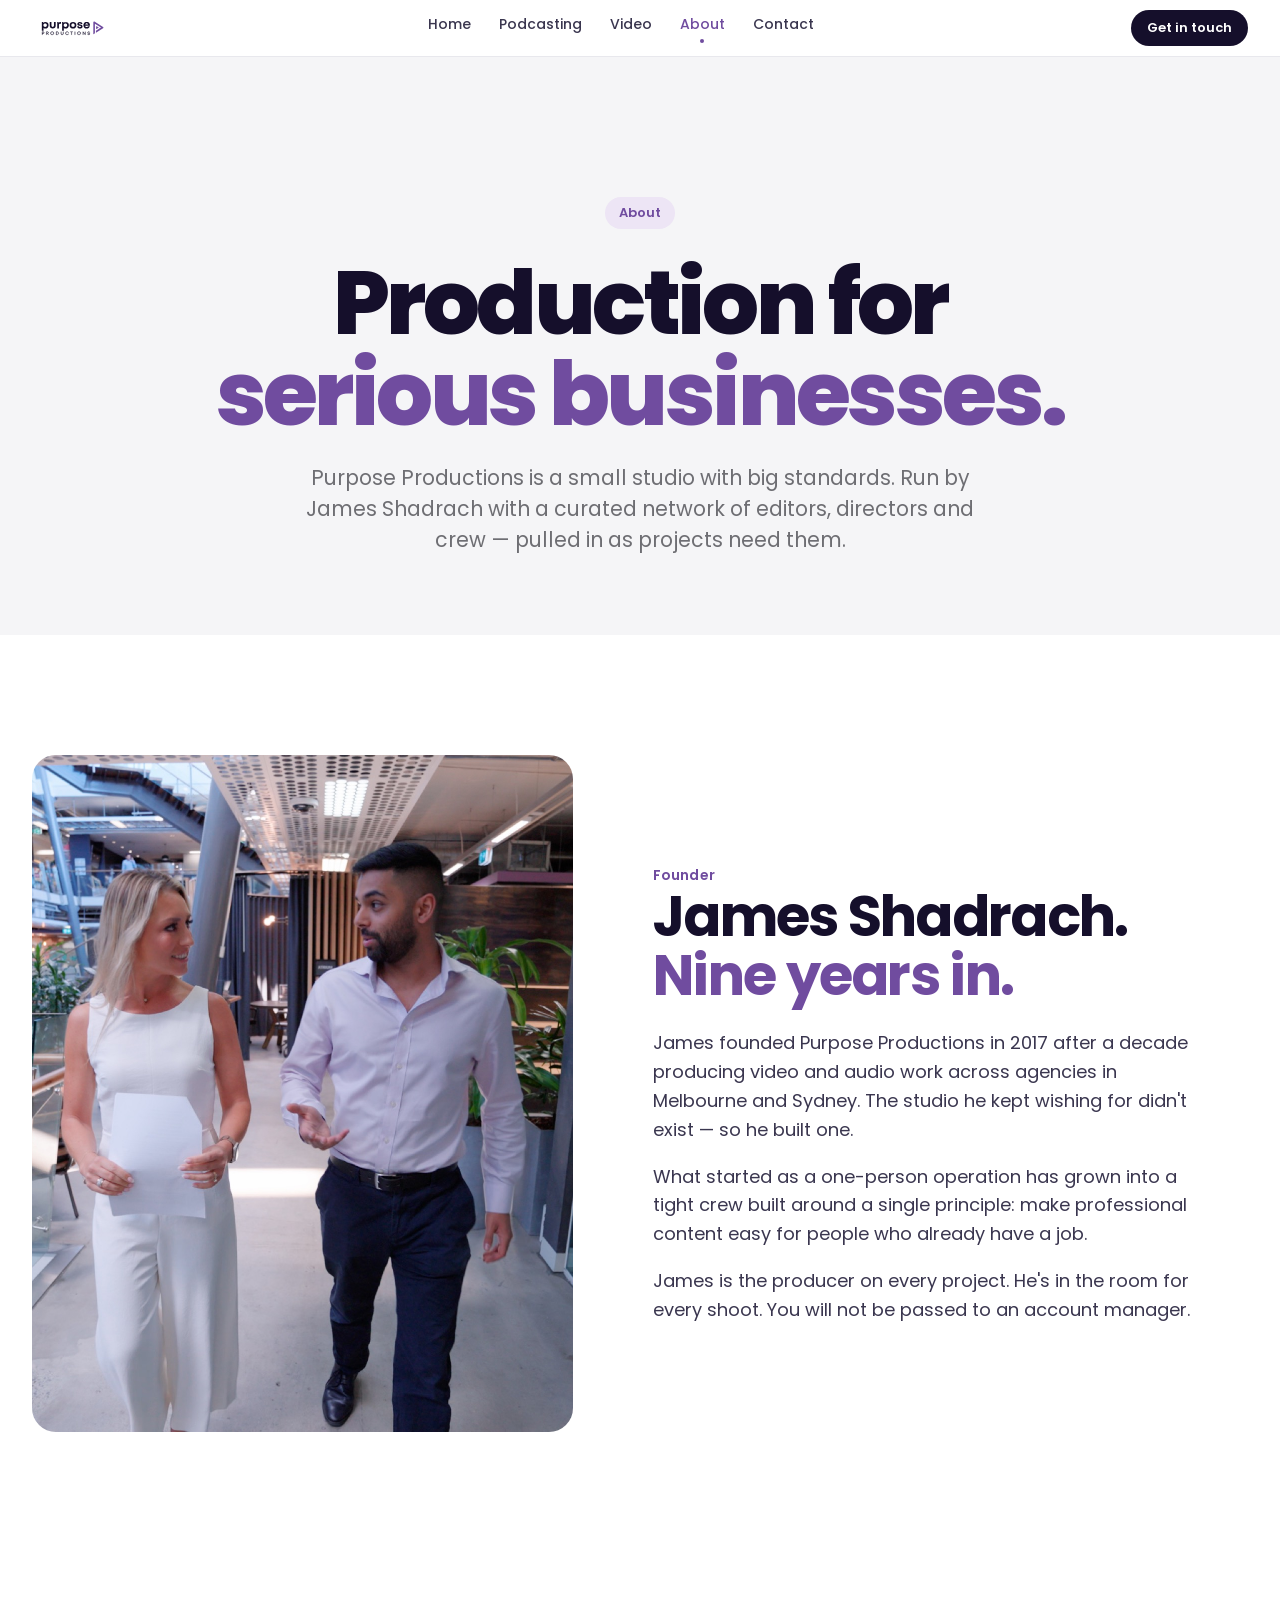
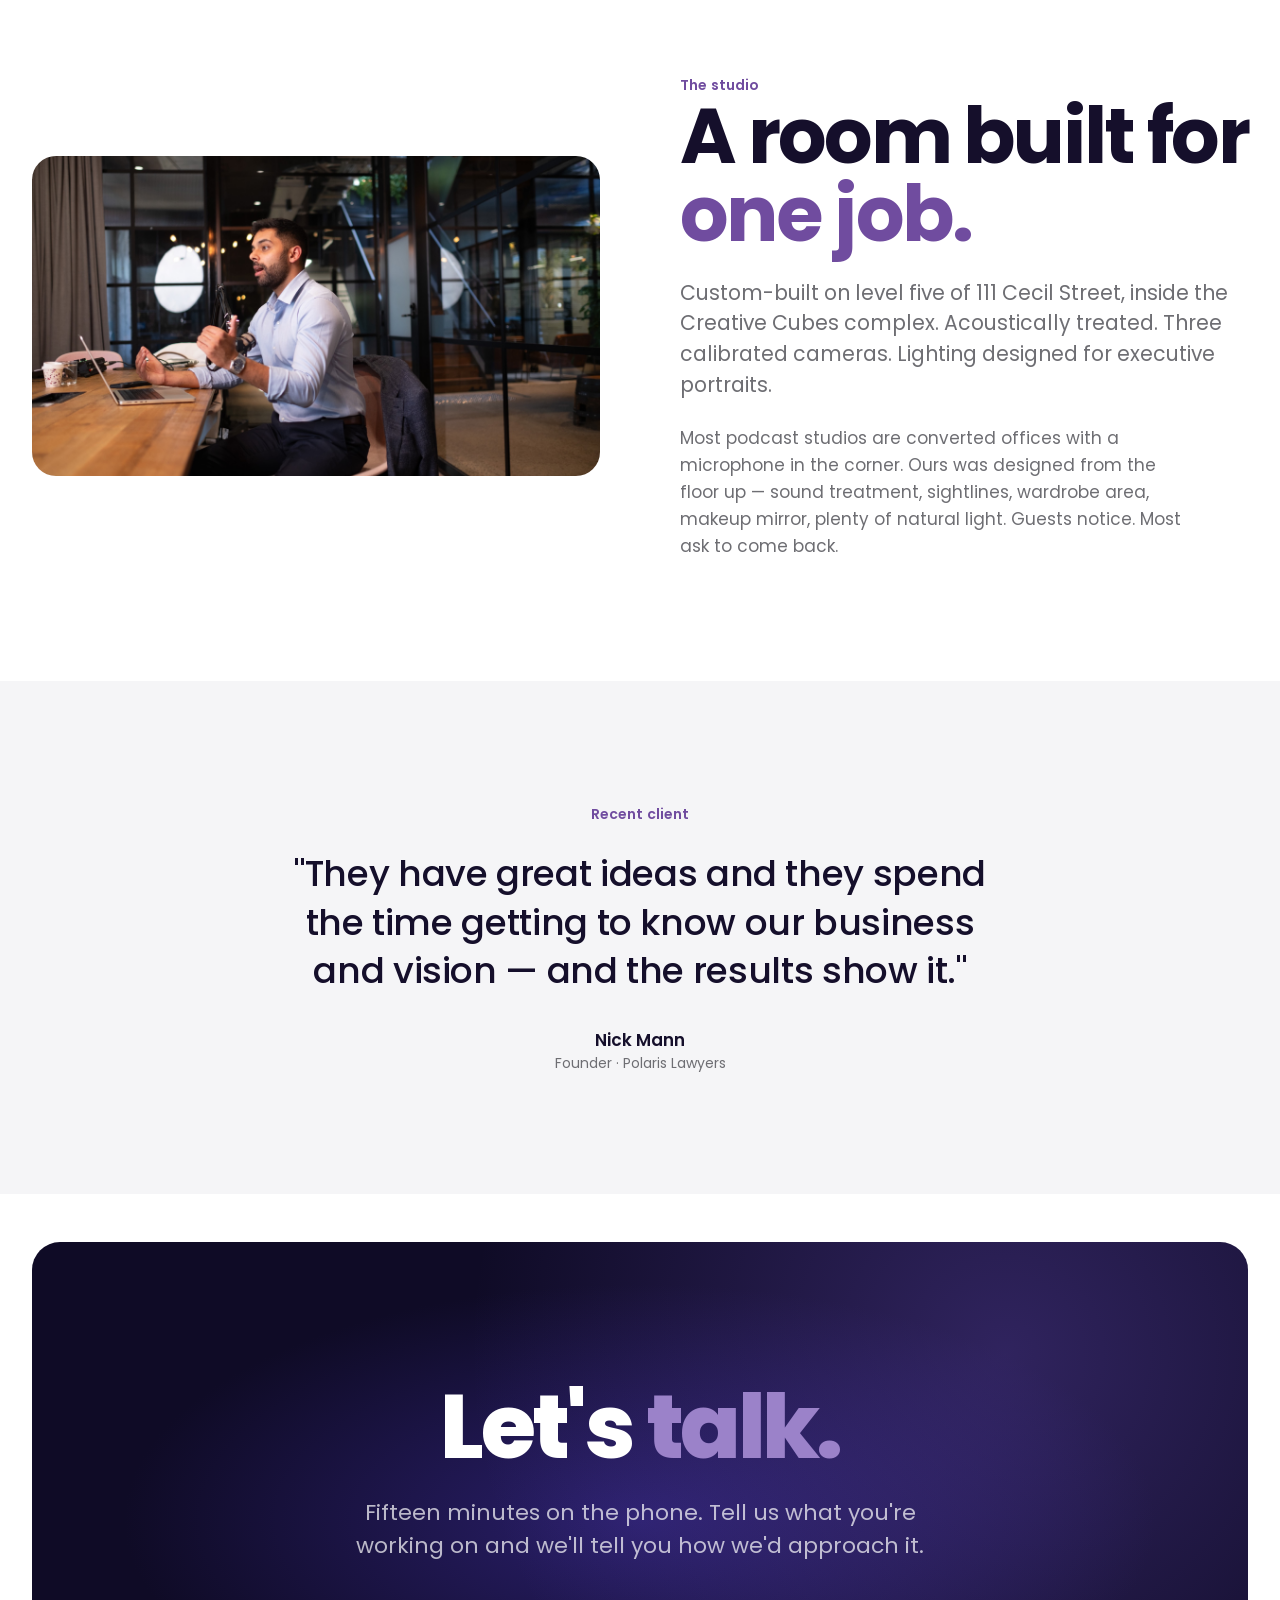
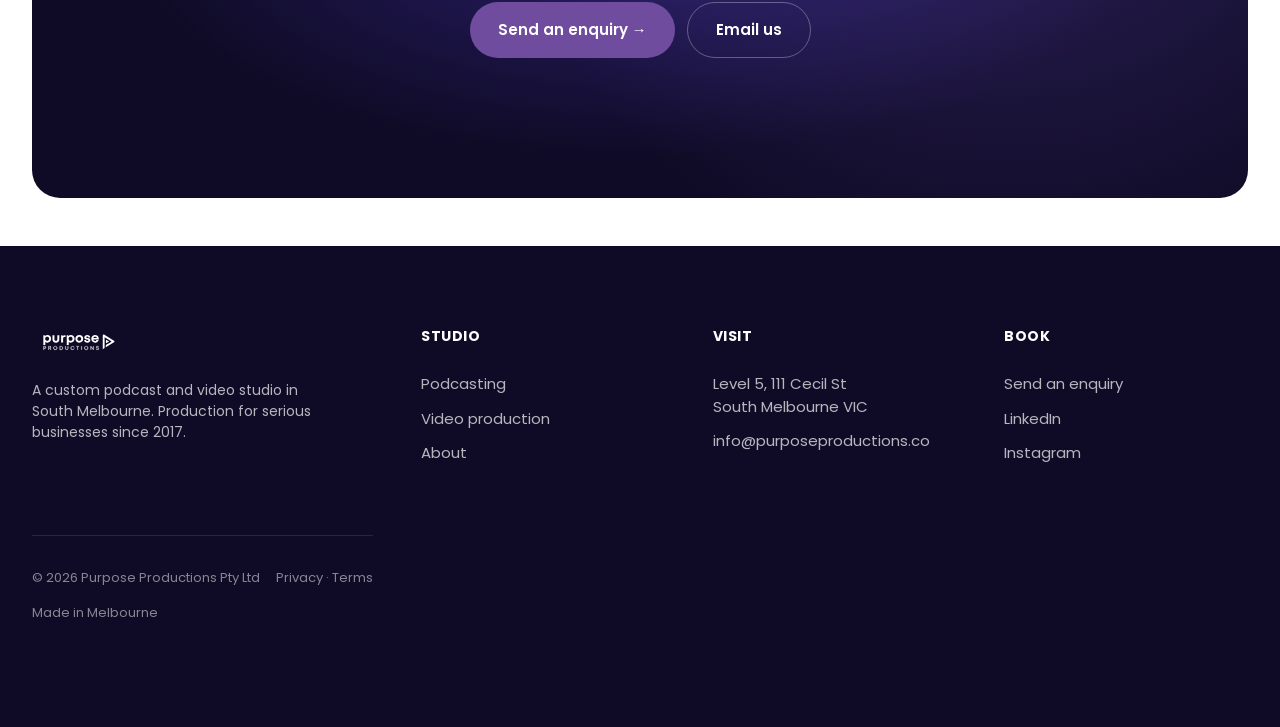
==== commit 9f7c33f2: "AI search + legal: redirects, structured data, llms.txt, privacy & terms - vercel.json: 301 redirect" ====
--- a/about.html
+++ b/about.html
@@ -133,6 +133,7 @@
   <div class="wrap">
     <div class="legal">
       <span>© 2026 Purpose Productions Pty Ltd</span>
+      <span><a href="privacy.html">Privacy</a> · <a href="terms.html">Terms</a></span>
       <span>Made in Melbourne</span>
     </div>
   </div>
--- a/styles.css
+++ b/styles.css
@@ -1208,3 +1208,24 @@
   footer.site .brand { grid-column: 1 / -1; }
   .page-hero { padding: 100px 0 56px; }
 }
+
+/* LEGAL PAGES */
+.legal-prose { padding: 24px 0 64px; }
+.legal-prose h2 {
+  font-size: 22px;
+  font-weight: 700;
+  letter-spacing: -0.015em;
+  color: var(--ink);
+  margin: 40px 0 12px;
+}
+.legal-prose p {
+  font-size: 16px;
+  line-height: 1.65;
+  color: var(--muted);
+  margin: 0 0 16px;
+  max-width: 62ch;
+}
+.legal-prose a { color: var(--purple); text-decoration: none; }
+.legal-prose a:hover { text-decoration: underline; }
+.legal a { color: inherit; text-decoration: none; }
+.legal a:hover { color: var(--purple); }
